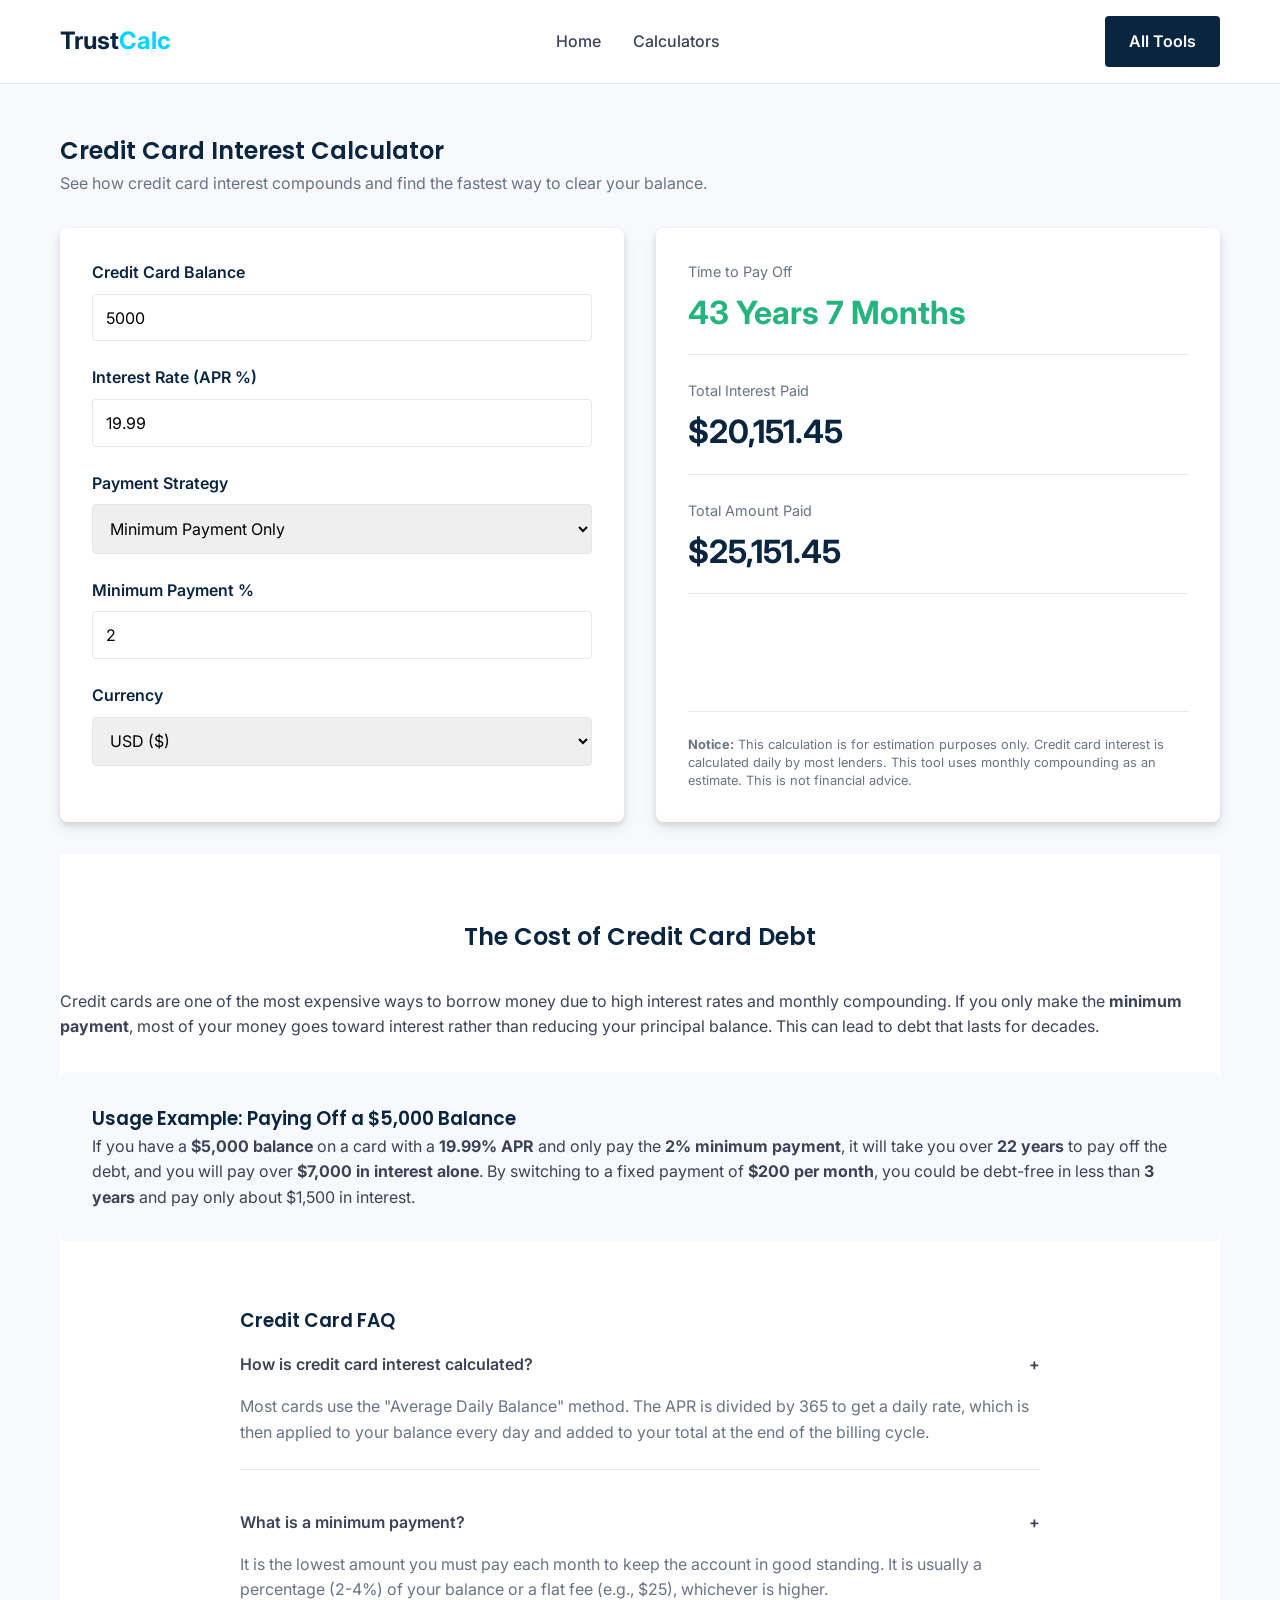
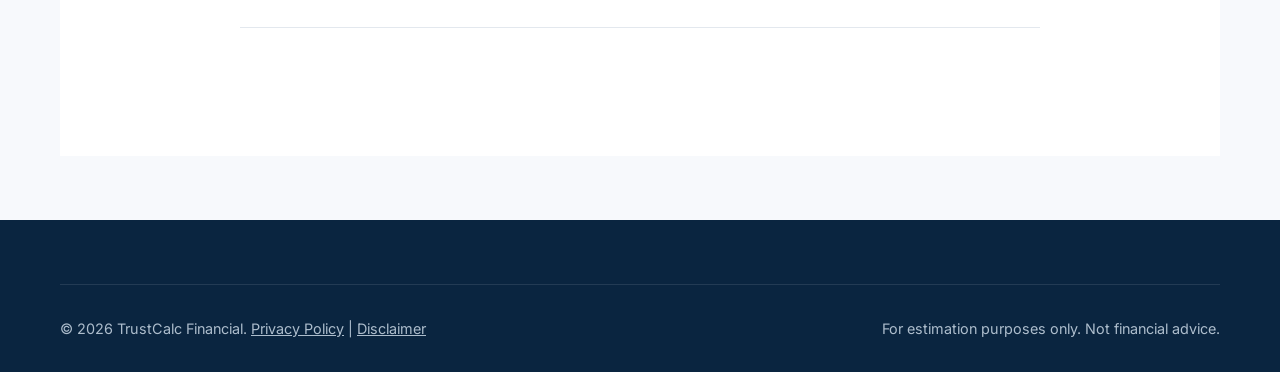
==== calculators/credit-card.html @ c5770d64 "v1 v1" ====
<!DOCTYPE html>
<html lang="en">
<head>
    <meta charset="UTF-8">
    <meta name="viewport" content="width=device-width, initial-scale=1.0">
    <title>Credit Card Interest Calculator | Payoff Time & Interest Cost</title>
    <meta name="description" content="Calculate how long it will take to pay off your credit card balance and how much interest you will pay. Compare minimum payments vs fixed payments.">
    
    <!-- Fonts -->
    <link rel="preconnect" href="https://fonts.googleapis.com">
    <link rel="preconnect" href="https://fonts.gstatic.com" crossorigin>
    <link href="https://fonts.googleapis.com/css2?family=Inter:wght@400;500;600&family=Poppins:wght@600;700&display=swap" rel="stylesheet">
    
    <!-- CSS -->
    <link rel="stylesheet" href="../assets/css/main.css">
    <link rel="stylesheet" href="../assets/css/calculator.css">
</head>
<body>
    <header>
        <div class="container nav-wrapper">
            <a href="../index.html" class="logo">Trust<span>Calc</span></a>
            <nav>
                <ul>
                    <li><a href="../index.html">Home</a></li>
                    <li><a href="../index.html#calculators">Calculators</a></li>
                </ul>
            </nav>
            <a href="../index.html#calculators" class="btn btn-primary">All Tools</a>
        </div>
    </header>

    <main class="container">
        <section style="margin-top: 3rem;">
            <h1>Credit Card Interest Calculator</h1>
            <p style="color: var(--text-light);">See how credit card interest compounds and find the fastest way to clear your balance.</p>
        </section>

        <div class="calc-container">
            <!-- Inputs -->
            <div class="calc-inputs">
                <div class="input-group">
                    <label for="cardBalance">Credit Card Balance</label>
                    <input type="number" id="cardBalance" value="5000" step="100">
                </div>

                <div class="input-group">
                    <label for="cardApr">Interest Rate (APR %)</label>
                    <input type="number" id="cardApr" value="19.99" step="0.1">
                </div>

                <div class="input-group">
                    <label for="paymentType">Payment Strategy</label>
                    <select id="paymentType">
                        <option value="minimum">Minimum Payment Only</option>
                        <option value="fixed">Fixed Monthly Amount</option>
                    </select>
                </div>

                <div id="minPayGroup" class="input-group">
                    <label for="minPayPercent">Minimum Payment %</label>
                    <input type="number" id="minPayPercent" value="2" step="0.5">
                </div>

                <div id="fixedPayGroup" class="input-group" style="display: none;">
                    <label for="fixedPayment">Fixed Monthly Payment</label>
                    <input type="number" id="fixedPayment" value="200" step="10">
                </div>

                <div class="input-group">
                    <label for="currency">Currency</label>
                    <select id="currency">
                        <option value="US">USD ($)</option>
                        <option value="UK">GBP (£)</option>
                    </select>
                </div>
            </div>

            <!-- Results -->
            <div class="calc-results">
                <div class="result-item">
                    <div class="result-label">Time to Pay Off</div>
                    <div id="payoffTime" class="result-value highlight">0 Months</div>
                </div>

                <div class="result-item">
                    <div class="result-label">Total Interest Paid</div>
                    <div id="totalInterest" class="result-value">$0.00</div>
                </div>

                <div class="result-item">
                    <div class="result-label">Total Amount Paid</div>
                    <div id="totalPaid" class="result-value">$0.00</div>
                </div>

                <div style="margin-top: auto; padding-top: 1.5rem; border-top: 1px solid var(--border-color); font-size: 0.8rem; color: var(--text-light); line-height: 1.4;">
                    <strong>Notice:</strong> This calculation is for estimation purposes only. Credit card interest is calculated daily by most lenders. This tool uses monthly compounding as an estimate. This is not financial advice.
                </div>
            </div>
        </div>

        <section class="seo-section">
            <h2>The Cost of Credit Card Debt</h2>
            <p>Credit cards are one of the most expensive ways to borrow money due to high interest rates and monthly compounding. If you only make the <strong>minimum payment</strong>, most of your money goes toward interest rather than reducing your principal balance. This can lead to debt that lasts for decades.</p>
            
            <div style="margin: 2rem 0; padding: 2rem; background: var(--bg-color); border-radius: 8px;">
                <h3>Usage Example: Paying Off a $5,000 Balance</h3>
                <p>If you have a <strong>$5,000 balance</strong> on a card with a <strong>19.99% APR</strong> and only pay the <strong>2% minimum payment</strong>, it will take you over <strong>22 years</strong> to pay off the debt, and you will pay over <strong>$7,000 in interest alone</strong>. By switching to a fixed payment of <strong>$200 per month</strong>, you could be debt-free in less than <strong>3 years</strong> and pay only about $1,500 in interest.</p>
            </div>
            
            <div class="faq-container">
                <h3>Credit Card FAQ</h3>
                <div class="faq-item">
                    <div class="faq-question">How is credit card interest calculated? <span>+</span></div>
                    <div class="faq-answer">Most cards use the "Average Daily Balance" method. The APR is divided by 365 to get a daily rate, which is then applied to your balance every day and added to your total at the end of the billing cycle.</div>
                </div>
                <div class="faq-item">
                    <div class="faq-question">What is a minimum payment? <span>+</span></div>
                    <div class="faq-answer">It is the lowest amount you must pay each month to keep the account in good standing. It is usually a percentage (2-4%) of your balance or a flat fee (e.g., $25), whichever is higher.</div>
                </div>
            </div>
        </section>
    </main>

    <footer>
        <div class="container">
            <div class="footer-bottom">
                <p>&copy; 2026 TrustCalc Financial. <a href="../legal/privacy-policy.html" style="color: #adbdcc;">Privacy Policy</a> | <a href="../legal/disclaimer.html" style="color: #adbdcc;">Disclaimer</a></p>
                <p>For estimation purposes only. Not financial advice.</p>
            </div>
        </div>
    </footer>

    <script src="../assets/js/common.js"></script>
    <script src="../assets/js/credit-card.js"></script>
</body>
</html>
---- assets/css/main.css ----
:root {
    --primary-color: #0a2540; /* Navy Blue */
    --secondary-color: #1a1f36; /* Darker Navy */
    --accent-color: #00d4ff; /* Fintech Cyan */
    --text-color: #3c4257; /* Professional Gray */
    --text-light: #697386;
    --bg-color: #f7f9fc;
    --white: #ffffff;
    --border-color: #e3e8ee;
    --success-color: #24b47e;
    --error-color: #df1b41;
    --font-main: 'Inter', -apple-system, BlinkMacSystemFont, "Segoe UI", Roboto, sans-serif;
    --font-heading: 'Poppins', sans-serif;
    --shadow: 0 7px 14px 0 rgba(60, 66, 87, 0.08), 0 3px 6px 0 rgba(0, 0, 0, 0.12);
    --transition: all 0.25s ease;
}

* {
    box-sizing: border-box;
    margin: 0;
    padding: 0;
}

body {
    font-family: var(--font-main);
    color: var(--text-color);
    background-color: var(--bg-color);
    line-height: 1.6;
    -webkit-font-smoothing: antialiased;
}

h1, h2, h3, h4, h5, h6 {
    font-family: var(--font-heading);
    color: var(--primary-color);
    font-weight: 600;
}

.container {
    max-width: 1200px;
    margin: 0 auto;
    padding: 0 20px;
}

/* Header & Navigation */
header {
    background: var(--white);
    border-bottom: 1px solid var(--border-color);
    padding: 1rem 0;
    position: sticky;
    top: 0;
    z-index: 1000;
}

.nav-wrapper {
    display: flex;
    justify-content: space-between;
    align-items: center;
}

.logo {
    font-size: 1.5rem;
    font-weight: 700;
    color: var(--primary-color);
    text-decoration: none;
    display: flex;
    align-items: center;
}

.logo span {
    color: var(--accent-color);
}

nav ul {
    display: flex;
    list-style: none;
    gap: 2rem;
}

nav a {
    text-decoration: none;
    color: var(--text-color);
    font-weight: 500;
    transition: var(--transition);
}

nav a:hover {
    color: var(--primary-color);
}

/* Footer */
footer {
    background: var(--primary-color);
    color: var(--white);
    padding: 4rem 0 2rem;
    margin-top: 4rem;
}

.footer-grid {
    display: grid;
    grid-template-columns: repeat(auto-fit, minmax(200px, 1fr));
    gap: 2rem;
    margin-bottom: 3rem;
}

.footer-col h4 {
    color: var(--white);
    margin-bottom: 1.5rem;
}

.footer-col ul {
    list-style: none;
}

.footer-col ul li {
    margin-bottom: 0.8rem;
}

.footer-col a {
    color: #adbdcc;
    text-decoration: none;
    transition: var(--transition);
}

.footer-col a:hover {
    color: var(--white);
}

.footer-bottom {
    border-top: 1px solid rgba(255, 255, 255, 0.1);
    padding-top: 2rem;
    display: flex;
    justify-content: space-between;
    align-items: center;
    font-size: 0.9rem;
    color: #adbdcc;
}

/* Language Switcher */
.lang-switcher {
    display: flex;
    gap: 1rem;
    font-size: 0.8rem;
}

.lang-switcher span {
    cursor: pointer;
    transition: var(--transition);
}

.lang-switcher span:hover {
    color: var(--white);
}

/* Buttons */
.btn {
    display: inline-block;
    padding: 0.8rem 1.5rem;
    border-radius: 4px;
    font-weight: 600;
    text-decoration: none;
    cursor: pointer;
    transition: var(--transition);
    border: none;
}

.btn-primary {
    background: var(--primary-color);
    color: var(--white);
}

.btn-primary:hover {
    background: var(--secondary-color);
    transform: translateY(-1px);
}

/* SEO Content Sections */
.seo-section {
    padding: 4rem 0;
    background: var(--white);
}

.seo-section h2 {
    margin-bottom: 2rem;
    text-align: center;
}

/* Responsive */
@media (max-width: 768px) {
    nav {
        display: none; /* Mobile menu logic to be added */
    }
    
    .footer-bottom {
        flex-direction: column;
        gap: 1rem;
        text-align: center;
    }
}
---- assets/css/calculator.css ----
.calc-container {
    display: grid;
    grid-template-columns: 1fr 1fr;
    gap: 2rem;
    margin: 2rem 0;
}

.calc-inputs {
    background: var(--white);
    padding: 2rem;
    border-radius: 8px;
    box-shadow: var(--shadow);
}

.calc-results {
    background: var(--white);
    padding: 2rem;
    border-radius: 8px;
    box-shadow: var(--shadow);
    display: flex;
    flex-direction: column;
}

.input-group {
    margin-bottom: 1.5rem;
}

.input-group label {
    display: block;
    margin-bottom: 0.5rem;
    font-weight: 600;
    color: var(--primary-color);
}

.input-group input, 
.input-group select {
    width: 100%;
    padding: 0.8rem;
    border: 1px solid var(--border-color);
    border-radius: 4px;
    font-size: 1rem;
    font-family: var(--font-main);
    transition: var(--transition);
}

.input-group input:focus {
    outline: none;
    border-color: var(--accent-color);
    box-shadow: 0 0 0 3px rgba(0, 212, 255, 0.1);
}

.result-item {
    margin-bottom: 1.5rem;
    padding-bottom: 1rem;
    border-bottom: 1px solid var(--border-color);
}

.result-item:last-child {
    border-bottom: none;
}

.result-label {
    font-size: 0.9rem;
    color: var(--text-light);
    margin-bottom: 0.25rem;
}

.result-value {
    font-size: 2rem;
    font-weight: 700;
    color: var(--primary-color);
}

.result-value.highlight {
    color: var(--success-color);
}

/* Amortization Table */
.table-responsive {
    overflow-x: auto;
    margin-top: 2rem;
}

table {
    width: 100%;
    border-collapse: collapse;
    font-size: 0.9rem;
}

th {
    background: var(--bg-color);
    text-align: left;
    padding: 1rem;
    font-weight: 600;
    border-bottom: 2px solid var(--border-color);
}

td {
    padding: 1rem;
    border-bottom: 1px solid var(--border-color);
}

tr:nth-child(even) {
    background: #fafbfc;
}

/* FAQ Styling for SEO */
.faq-container {
    max-width: 800px;
    margin: 4rem auto;
}

.faq-item {
    margin-bottom: 1.5rem;
    border-bottom: 1px solid var(--border-color);
}

.faq-question {
    font-weight: 600;
    padding: 1rem 0;
    cursor: pointer;
    display: flex;
    justify-content: space-between;
    align-items: center;
}

.faq-answer {
    padding-bottom: 1.5rem;
    color: var(--text-light);
}

/* Region Toggle */
.region-toggle {
    display: flex;
    background: var(--bg-color);
    padding: 4px;
    border-radius: 4px;
    margin-bottom: 2rem;
}

.region-btn {
    flex: 1;
    text-align: center;
    padding: 0.5rem;
    cursor: pointer;
    font-weight: 600;
    border-radius: 4px;
    transition: var(--transition);
}

.region-btn.active {
    background: var(--white);
    box-shadow: 0 2px 4px rgba(0,0,0,0.05);
    color: var(--primary-color);
}

@media (max-width: 992px) {
    .calc-container {
        grid-template-columns: 1fr;
    }
}
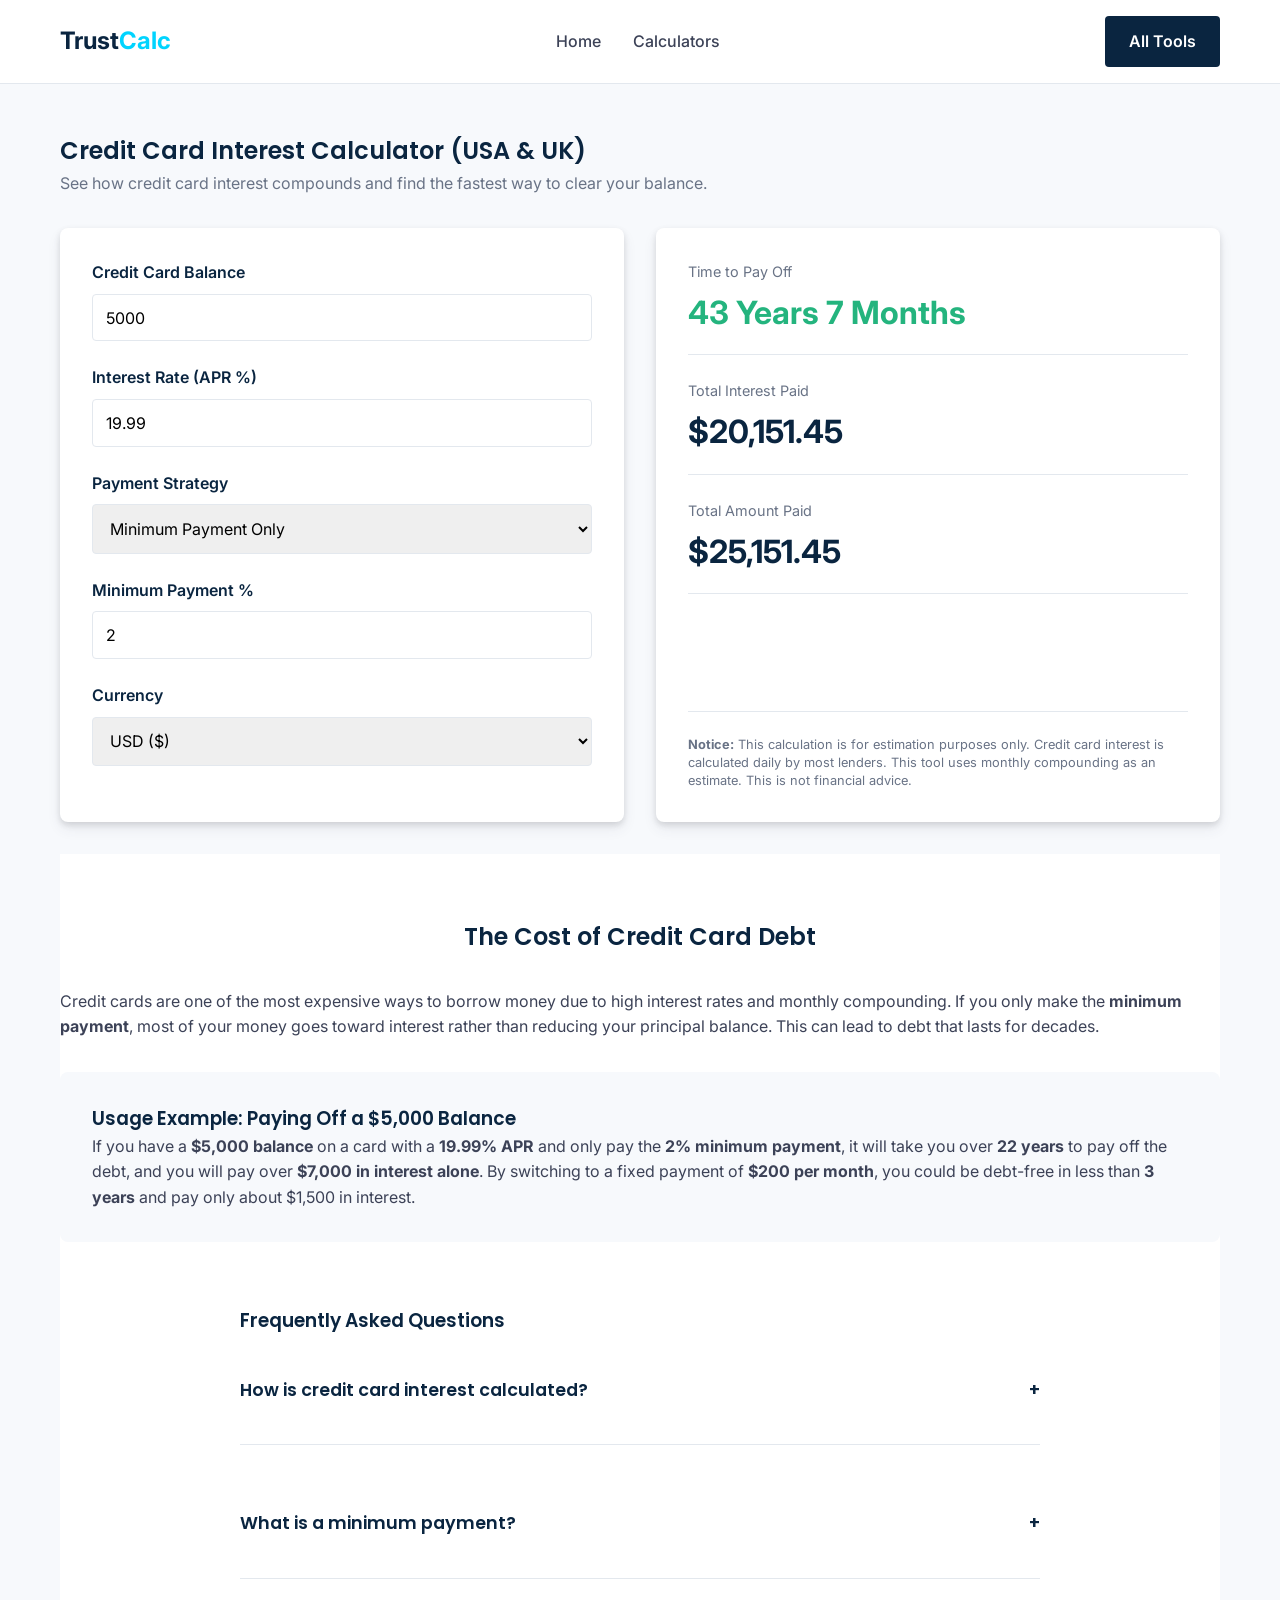
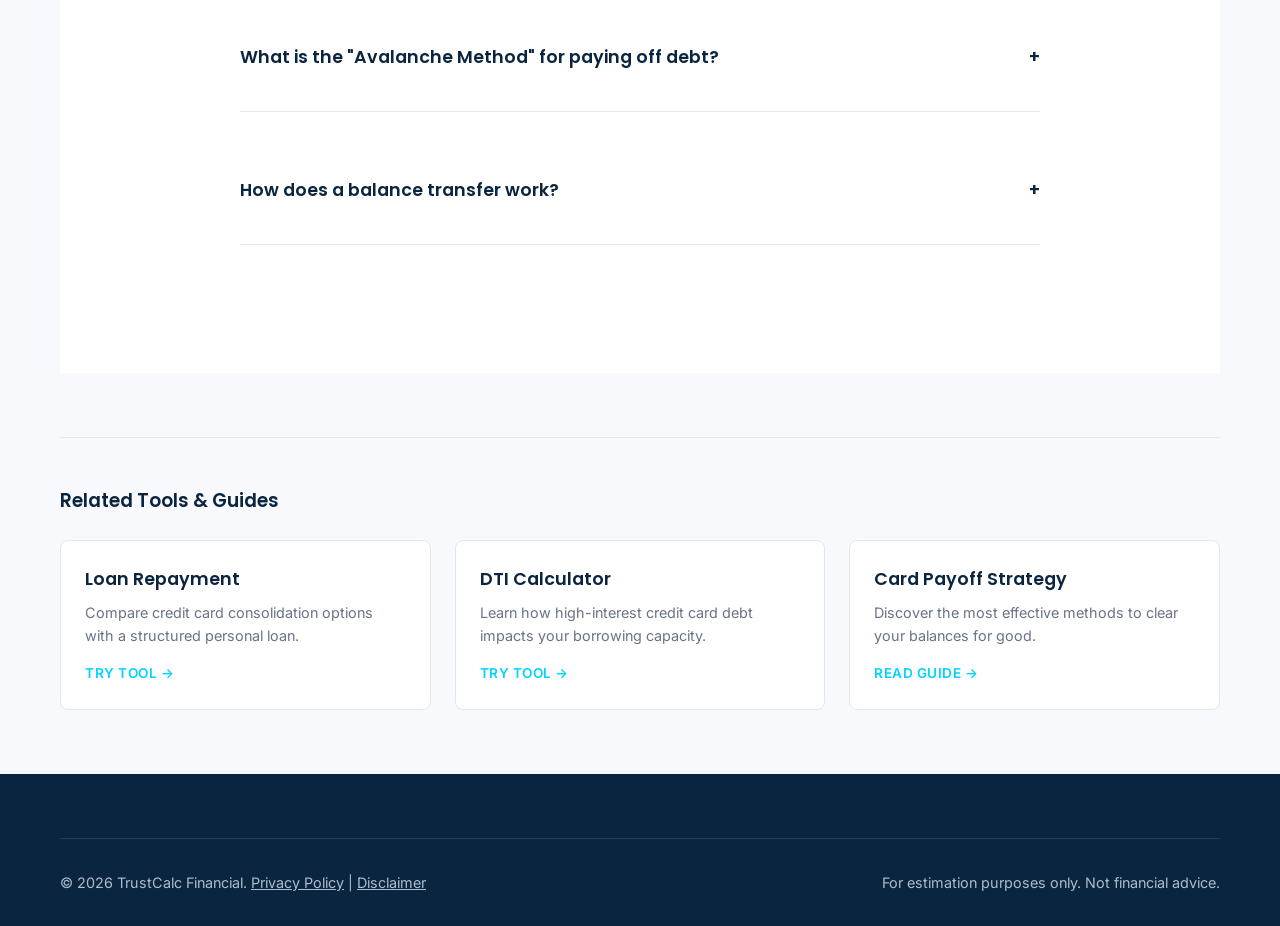
==== commit 72785dce: "v2" ====
--- a/calculators/credit-card.html
+++ b/calculators/credit-card.html
@@ -3,8 +3,22 @@
 <head>
     <meta charset="UTF-8">
     <meta name="viewport" content="width=device-width, initial-scale=1.0">
-    <title>Credit Card Interest Calculator | Payoff Time & Interest Cost</title>
-    <meta name="description" content="Calculate how long it will take to pay off your credit card balance and how much interest you will pay. Compare minimum payments vs fixed payments.">
+    <title>Credit Card Interest Calculator – Payoff Time & Interest Cost | TrustCalc</title>
+    <meta name="description" content="Calculate how long it will take to pay off your credit card balance and how much interest you will pay. Compare minimum payments vs fixed payments for USA and UK.">
+    
+    <!-- Open Graph / Facebook -->
+    <meta property="og:type" content="website">
+    <meta property="og:url" content="https://jmadhavp.github.io/trustcalc/calculators/credit-card.html">
+    <meta property="og:title" content="Credit Card Interest Calculator – TrustCalc">
+    <meta property="og:description" content="Calculate your credit card payoff time and total interest costs.">
+    
+    <!-- Twitter -->
+    <meta name="twitter:card" content="summary">
+    <meta name="twitter:url" content="https://jmadhavp.github.io/trustcalc/calculators/credit-card.html">
+    <meta name="twitter:title" content="Credit Card Interest Calculator – TrustCalc">
+    <meta name="twitter:description" content="Find the fastest way to clear your credit card balance.">
+    
+    <link rel="canonical" href="https://jmadhavp.github.io/trustcalc/calculators/credit-card.html">
     
     <!-- Fonts -->
     <link rel="preconnect" href="https://fonts.googleapis.com">
@@ -14,6 +28,48 @@
     <!-- CSS -->
     <link rel="stylesheet" href="../assets/css/main.css">
     <link rel="stylesheet" href="../assets/css/calculator.css">
+
+    <!-- JSON-LD FAQ Schema -->
+    <script type="application/ld+json">
+    {
+      "@context": "https://schema.org",
+      "@type": "FAQPage",
+      "mainEntity": [
+        {
+          "@type": "Question",
+          "name": "How is credit card interest calculated?",
+          "acceptedAnswer": {
+            "@type": "Answer",
+            "text": "Most credit cards use the 'Average Daily Balance' method. Your APR is divided by 365 to get a daily interest rate. This rate is then applied to your balance every day, and the total interest is added to your account at the end of each billing cycle."
+          }
+        },
+        {
+          "@type": "Question",
+          "name": "What is a credit card minimum payment?",
+          "acceptedAnswer": {
+            "@type": "Answer",
+            "text": "The minimum payment is the lowest amount you can pay to avoid late fees and keep your account in good standing. It is usually calculated as 1-3% of your total balance plus any interest and fees. Paying only the minimum is the slowest and most expensive way to pay off debt."
+          }
+        },
+        {
+          "@type": "Question",
+          "name": "What is the 'Avalanche Method' for paying off credit card debt?",
+          "acceptedAnswer": {
+            "@type": "Answer",
+            "text": "The Avalanche Method involves paying off the credit card with the highest interest rate first while making minimum payments on others. This strategy saves you the most money in interest over time."
+          }
+        },
+        {
+          "@type": "Question",
+          "name": "How does a credit card balance transfer work?",
+          "acceptedAnswer": {
+            "@type": "Answer",
+            "text": "A balance transfer allows you to move high-interest debt to a new card with a 0% introductory APR. This can help you pay off the principal balance faster, but be aware of balance transfer fees (usually 3-5% of the amount moved)."
+          }
+        }
+      ]
+    }
+    </script>
 </head>
 <body>
     <header>
@@ -31,7 +87,7 @@
 
     <main class="container">
         <section style="margin-top: 3rem;">
-            <h1>Credit Card Interest Calculator</h1>
+            <h1>Credit Card Interest Calculator (USA & UK)</h1>
             <p style="color: var(--text-light);">See how credit card interest compounds and find the fastest way to clear your balance.</p>
         </section>
 
@@ -108,15 +164,45 @@
             </div>
             
             <div class="faq-container">
-                <h3>Credit Card FAQ</h3>
+                <h3>Frequently Asked Questions</h3>
                 <div class="faq-item">
                     <div class="faq-question">How is credit card interest calculated? <span>+</span></div>
-                    <div class="faq-answer">Most cards use the "Average Daily Balance" method. The APR is divided by 365 to get a daily rate, which is then applied to your balance every day and added to your total at the end of the billing cycle.</div>
+                    <div class="faq-answer">Most credit cards use the "Average Daily Balance" method. Your APR is divided by 365 to get a daily interest rate. This rate is then applied to your balance every day, and the total interest is added to your account at the end of each billing cycle.</div>
                 </div>
                 <div class="faq-item">
                     <div class="faq-question">What is a minimum payment? <span>+</span></div>
-                    <div class="faq-answer">It is the lowest amount you must pay each month to keep the account in good standing. It is usually a percentage (2-4%) of your balance or a flat fee (e.g., $25), whichever is higher.</div>
-                </div>
+                    <div class="faq-answer">The minimum payment is the lowest amount you can pay to avoid late fees and keep your account in good standing. It is usually calculated as 1-3% of your total balance plus any interest and fees. Paying only the minimum is the slowest and most expensive way to pay off debt.</div>
+                </div>
+                <div class="faq-item">
+                    <div class="faq-question">What is the "Avalanche Method" for paying off debt? <span>+</span></div>
+                    <div class="faq-answer">The Avalanche Method involves paying off the credit card with the highest interest rate first while making minimum payments on others. This strategy saves you the most money in interest over time.</div>
+                </div>
+                <div class="faq-item">
+                    <div class="faq-question">How does a balance transfer work? <span>+</span></div>
+                    <div class="faq-answer">A balance transfer allows you to move high-interest debt to a new card with a 0% introductory APR. This can help you pay off the principal balance faster, but be aware of balance transfer fees (usually 3-5% of the amount moved).</div>
+                </div>
+            </div>
+        </section>
+
+        <!-- Related Tools & Guides -->
+        <section class="related-tools">
+            <h3>Related Tools & Guides</h3>
+            <div class="related-grid">
+                <a href="loan.html" class="related-card">
+                    <h4>Loan Repayment</h4>
+                    <p>Compare credit card consolidation options with a structured personal loan.</p>
+                    <span class="learn-more">Try Tool →</span>
+                </a>
+                <a href="dti.html" class="related-card">
+                    <h4>DTI Calculator</h4>
+                    <p>Learn how high-interest credit card debt impacts your borrowing capacity.</p>
+                    <span class="learn-more">Try Tool →</span>
+                </a>
+                <a href="../guides/credit-card-payoff-strategy.html" class="related-card">
+                    <h4>Card Payoff Strategy</h4>
+                    <p>Discover the most effective methods to clear your balances for good.</p>
+                    <span class="learn-more">Read Guide →</span>
+                </a>
             </div>
         </section>
     </main>
--- a/assets/css/calculator.css
+++ b/assets/css/calculator.css
@@ -100,6 +100,87 @@
     border-bottom: 1px solid var(--border-color);
 }
 
+/* FAQ Styles */
+.faq-container {
+    margin-top: 3rem;
+}
+
+.faq-item {
+    border-bottom: 1px solid var(--border-color);
+    padding: 1.5rem 0;
+}
+
+.faq-question {
+    font-weight: 600;
+    cursor: pointer;
+    display: flex;
+    justify-content: space-between;
+    align-items: center;
+    color: var(--primary-color);
+    font-size: 1.1rem;
+    font-family: var(--font-heading);
+}
+
+.faq-answer {
+    padding-top: 1rem;
+    color: var(--text-light);
+    font-size: 1rem;
+    display: none;
+    line-height: 1.6;
+}
+
+/* Related Tools */
+.related-tools {
+    margin-top: 4rem;
+    padding-top: 3rem;
+    border-top: 1px solid var(--border-color);
+}
+
+.related-grid {
+    display: grid;
+    grid-template-columns: repeat(auto-fit, minmax(280px, 1fr));
+    gap: 1.5rem;
+    margin-top: 1.5rem;
+}
+
+.related-card {
+    background: var(--white);
+    padding: 1.5rem;
+    border-radius: 8px;
+    border: 1px solid var(--border-color);
+    text-decoration: none;
+    transition: var(--transition);
+    display: flex;
+    flex-direction: column;
+}
+
+.related-card:hover {
+    transform: translateY(-5px);
+    border-color: var(--accent-color);
+    box-shadow: var(--shadow);
+}
+
+.related-card h4 {
+    margin-bottom: 0.5rem;
+    color: var(--primary-color);
+    font-size: 1.1rem;
+}
+
+.related-card p {
+    font-size: 0.9rem;
+    color: var(--text-light);
+    margin-bottom: 1rem;
+    flex-grow: 1;
+}
+
+.related-card .learn-more {
+    color: var(--accent-color);
+    font-weight: 600;
+    font-size: 0.85rem;
+    text-transform: uppercase;
+    letter-spacing: 0.5px;
+}
+
 tr:nth-child(even) {
     background: #fafbfc;
 }
